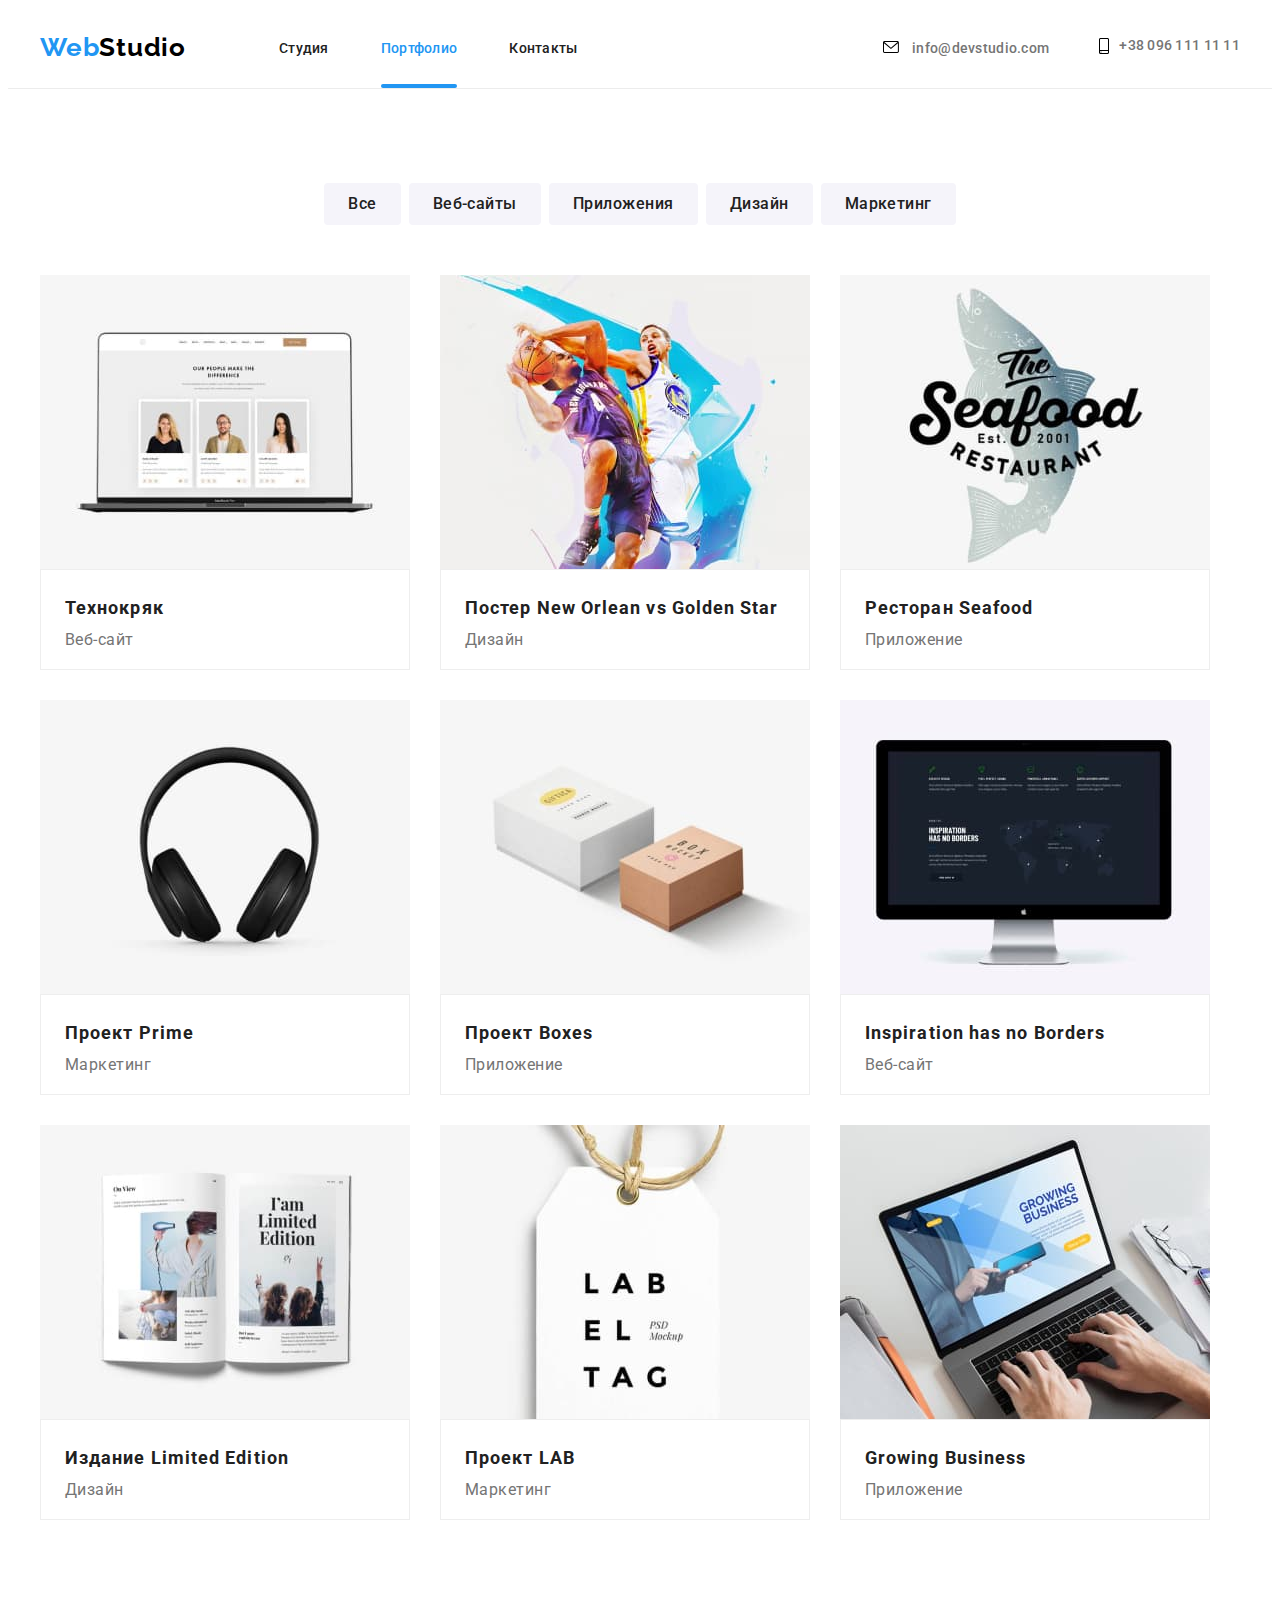
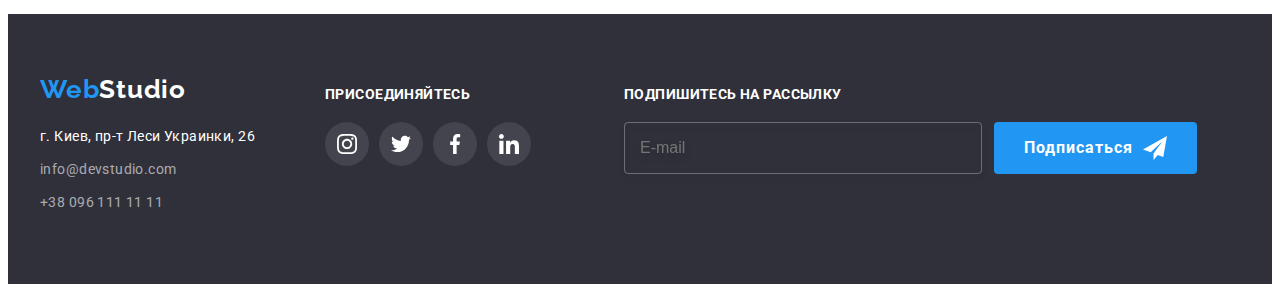
==== portfolio.html @ ce655188 "begin" ====
<!DOCTYPE html>
<html lang="ru">
<head>
    <meta charset="UTF-8">
    <meta http-equiv="X-UA-Compatible" content="IE=edge">
    <meta name="viewport" content="width=device-width, initial-scale=1.0">
    <title>WebStudio</title>
    <link rel="stylesheet" href="https://cdnjs.cloudflare.com/ajax/libs/modern-normalize/1.1.0/modern-normalize.min.css" integrity="sha512-wpPYUAdjBVSE4KJnH1VR1HeZfpl1ub8YT/NKx4PuQ5NmX2tKuGu6U/JRp5y+Y8XG2tV+wKQpNHVUX03MfMFn9Q==" crossorigin="anonymous" referrerpolicy="no-referrer" />
    <link rel="stylesheet" href="./css/styles.css">
    <link rel="preconnect" href="https://fonts.googleapis.com">
    <link rel="preconnect" href="https://fonts.gstatic.com" crossorigin>
    <link href="https://fonts.googleapis.com/css2?family=Raleway:wght@700&family=Roboto:wght@400;500;700;900&display=swap" rel="stylesheet">     
</head>
<body>
    <!--header-->
    <header class="header">
        <div class="container header-container">
            <a class="link header-title" href="./index.html"><span class="header-title-web">Web</span>Studio</a>
        <nav class="header-nav">
            <ul class="list header-list">
                <li class="header-item"><a class="link header-link" href="./index.html">Студия</a></li>
                <li class="header-item"><a class="link header-link current" href="./portfolio.html"><span class="header-title-highlight">Портфолио</span></a></li>
                <li class="header-item"><a class="link header-link" href="">Контакты</a></li>    
            </ul>
        </nav>
        <div class="header-connect">
            <ul class="list header-list">
                <li>
                    <a class="link header-email" href="mailto:info@devstudio.com">
                        <svg class="tel-icon" width="16" height="12">
                            <use href="./images/icons.svg#icon-envelope">
                            </use>
                        </svg>
                        info@devstudio.com
                    </a>
                </li>
            </ul>
            <ul class="list header-list">    
                <li>
                    <a class="link header-tel" href="tel:+380961111111">
                        <svg class="tel-icon" width="10" height="16">
                            <use href="./images/icons.svg#icon-smartphone">
                            </use>
                        </svg>
                        +38 096 111 11 11</a>
                </li>
            </ul>
            </div>
        </div>  
    </header> 
<!-- main -->
    <main>
        <!-- navigaation-buttons -->
        <section class="nav-btn">
            <div class="container">
               
                <ul class="list list-btn">
                <li class="list-btn-item"><button class="portfolio-nav-btn" type="button">Все</button></li>
                <li class="list-btn-item"><button class="portfolio-nav-btn" type="button">Веб-сайты</button></li>
                <li class="list-btn-item"><button class="portfolio-nav-btn" type="button">Приложения</button></li>
                <li class="list-btn-item"><button class="portfolio-nav-btn" type="button">Дизайн</button></li>
                <li class="list-btn-item"><button class="portfolio-nav-btn" type="button">Маркетинг</button></li>
                </ul>
               
            <!-- projects -->
            <ul class="list projects-list">
                <li class="projects-item">
                    <div class="projects-item-wrap">
                    <a href="" class="link projects-item-link">
                    <img src="./images/projects-img-1.jpg" alt="Ноутбук">
                    <p class="projects-img-text">Технокряк это современная площадка распространения коронавируса. Компании используют эту платформу для цифрового шпионажа и атак на защищённые сервера конкурентов.</p>
                    </div>
                    <div class="projects-item-text">
                    <h3 class="projects-title">Технокряк</h3>
                    <p class="projects-type">Веб-сайт</p>
                    </div>
                    </a>
                </li>
                <li class="projects-item">
                    <div class="projects-item-wrap">
                    <a href="" class="projects-item-link link">
                    <img src="./images/projects-img-2.jpg" alt="Баскетболисты">
                    <p class="projects-img-text">Тут может быть ваше описание</p>
                    </div>
                    <div class="projects-item-text">
                    <h3 class="projects-title">Постер New Orlean vs Golden Star</h3>
                    <p class="projects-type">Дизайн</p>
                    </div>
                    </a>
                </li>
                <li class="projects-item">
                    <div class="projects-item-wrap">
                    <a href="" class="projects-item-link link"> 
                    <img src="./images/projects-img-3.jpg" alt="Лого ресторана">
                    <p class="projects-img-text">Тут может быть ваше описание</p>
                    </div>
                    <div class="projects-item-text">
                    <h3 class="projects-title">Ресторан Seafood</h3>
                    <p class="projects-type">Приложение</p>
                    </div>
                    </a>
                </li>
                <li class="projects-item">
                    <div class="projects-item-wrap">
                    <a href="" class="projects-item-link link">
                    <img src="./images/projects-img-4.jpg" alt="Наушники">
                    <p class="projects-img-text">Тут может быть ваше описание</p>
                    </div>
                    <div class="projects-item-text">
                    <h3 class="projects-title">Проект Prime</h3>
                    <p class="projects-type">Маркетинг</p>
                    </div>
                    </a>
                </li>
                <li class="projects-item">
                    <div class="projects-item-wrap">
                    <a href="" class="projects-item-link link">
                    <img src="./images/projects-img-5.jpg" alt="Коробки">
                    <p class="projects-img-text">Тут может быть ваше описание</p>
                    </div>
                    <div class="projects-item-text">
                    <h3 class="projects-title">Проект Boxes</h3>
                    <p class="projects-type">Приложение</p>
                    </div>
                    </a>
                </li>
                <li class="projects-item">
                    <div class="projects-item-wrap">
                    <a href="" class="projects-item-link link">
                    <img src="./images/projects-img-6.jpg" alt="Компьютер">
                    <p class="projects-img-text">Тут может быть ваше описание</p>
                    </div>
                    <div class="projects-item-text">
                    <h3 class="projects-title">Inspiration has no Borders</h3>
                    <p class="projects-type">Веб-сайт</p>
                    </div>
                    </a>
                </li>
                <li class="projects-item">
                    <div class="projects-item-wrap">
                    <a href="" class="projects-item-link link">
                    <img src="./images/projects-img-7.jpg" alt="Книга">
                    <p class="projects-img-text">Тут может быть ваше описание</p>
                    </div>
                    <div class="projects-item-text">
                    <h3 class="projects-title">Издание Limited Edition</h3>
                    <p class="projects-type">Дизайн</p>
                    </div>
                    </a>
                </li>
                <li class="projects-item">
                    <div class="projects-item-wrap">
                    <a href="" class="projects-item-link link">
                    <img src="./images/projects-img-8.jpg" alt="Бирка">
                    <p class="projects-img-text">Тут может быть ваше описание</p>
                    </div>
                    <div class="projects-item-text">
                    <h3 class="projects-title">Проект LAB</h3>
                    <p class="projects-type">Маркетинг</p>
                    </div>
                    </a>
                </li>
                <li class="projects-item">
                    <div class="projects-item-wrap">
                    <a href="" class="projects-item-link link">
                    <img src="./images/projects-img-9.jpg" alt="Ноутбук">
                    <p class="projects-img-text">Тут может быть ваше описание</p>
                    </div>
                    <div class="projects-item-text">
                    <h3 class="projects-title">Growing Business</h3>
                    <p class="projects-type">Приложение</p>
                    </div>
                    </a>
                </li>
            </ul>
            </div>  
        </section>
    </main>
    <footer class="footer">
        <div class="container footer-container">
            <div class="footer-left-container">
            <a class="link footer-title" href="./index.html"><span class="footer-title-web">Web</span>Studio</a>
            <address class="address">
                <ul class="list footer-list">
                    <li><a class="link footer-addres" href="https://goo.gl/maps/zj1c1hvUwoy9DRRDA" target="_blank">г. Киев, пр-т Леси Украинки, 26</a></li>
                    <li><a class="link footer-email" href="mailto:info@devstudio.com">info@devstudio.com</a></li>
                    <li><a class="link footer-tel" href="tel:+380961111111">+38 096 111 11 11</a></li>
                </ul>
            </address>
            </div>
            <div class="footer-right-container">
                <p class="footer-title-right">Присоединяйтесь</p>
                <ul class="footer-social-list list">
                    <li class="footer-social-item">
                        <a 
                            href="" 
                            class="footer-social-link">
                            <svg class="footer-social-icon" width="20" height="20">
                                <use href="./images/icons.svg#icon-instagram">
                                </use>
                            </svg>
                        </a>
                    </li>
                    <li class="footer-social-item">
                        <a 
                            href="" 
                            class="footer-social-link">
                            <svg class="footer-social-icon" width="20" height="20">
                                <use href="./images/icons.svg#icon-twitter">
                                </use>
                            </svg>
                        </a>
                    </li>
                    <li class="footer-social-item">
                        <a 
                            href="" 
                            class="footer-social-link">
                            <svg class="footer-social-icon" width="20" height="20">
                                <use href="./images/icons.svg#icon-facebook">
                                </use>
                            </svg>
                        </a>
                    </li>
                    <li class="footer-social-item">
                        <a 
                            href="" 
                            class="footer-social-link">
                            <svg class="footer-social-icon" width="20" height="20">
                                <use href="./images/icons.svg#icon-linkedin">
                                </use>
                            </svg>
                        </a>
                    </li>
            </ul>
            </div>
            <div class="subscribe">
                <p class="subscribe-text">Подпишитесь на рассылку</p>
                <form class="form-subscribe">
                    <label for="user-email"></label>
            
                    <input type="email" name="user-email" id="user-email" class="form-subscribe-input" required
                        placeholder="E-mail">
                        
                    <button type="submit" class="subscribe-btn">Подписаться
                        <span class="subscribe-btn-icon">
                            <svg width="24" height="24">
                                <use href="./images/icons.svg#icon-icon-icon-send"></use>
                            </svg>
                        </span>
                    </button>
                </form>
            </div>
        </div>
        </footer>
</body>
</html>
---- css/styles.css ----
:root {
    --accent-color: #2196F3;
    --first-title-color: #fff;
    --second-title-color: #212121;

}

body {
    font-family: "Roboto", sans-serif;
}

p, h1, h2, h3, h4, h5, h6 {
    margin: 0;
}

ul {
    margin: 0;
    padding: 0;
}

button {
    cursor: pointer;
}

img {
    display: block;
}

.list {
    list-style: none;
}
.link {
    text-decoration: none;
}

.container {
    width: 1200px;
    padding-left: 15px;
    padding-right: 15px;
    margin: 0 auto;
    
}

/*---------------------HEADER---------------------*/

.header-container {
    display: flex;
    align-items: center;
} 

.header-list {
    display: flex;
    justify-content: center;
    align-content: center;
}

.header-connect {
    margin-left: auto;
    display: flex;
    
}

.header-item:not(:last-child) {
    margin-right: 52px;
}

.header {
    padding-top: 24px;
    padding-bottom: 25px;
    border-bottom: 1px solid #ECECEC;
    
}

.header-title-highlight {
    color: var(--accent-color);
}

.header-link {
    font-family: "Roboto";
    font-weight: 500;
    font-size: 14px;
    line-height: 1.14;
    letter-spacing: 0.02em;
    color: #212121;
    padding-top: 32px;
    padding-bottom: 32px;
    transition: color 250ms cubic-bezier(0.4, 0, 0.2, 1);
}

.header-email  {
    font-family: inherit;
    font-weight: 500;
    font-size: 14px;
    line-height: 1.14;
    letter-spacing: 0.02em;
    color: #757575;
    margin-right: 50px;
    transition: color 250ms cubic-bezier(0.4, 0, 0.2, 1), fill 250ms cubic-bezier(0.4, 0, 0.2, 1);
} 

.header-tel {
    font-family: inherit;
    font-weight: 500;
    font-size: 14px;
    line-height: 1.14;
    letter-spacing: 0.02em;
    color: #757575;
    display: flex;
    align-content: center;
    justify-content: center;
    transition: color 250ms cubic-bezier(0.4, 0, 0.2, 1), fill 250ms cubic-bezier(0.4, 0, 0.2, 1);
} 

.tel-icon {
        margin-right: 10px;
}

.header-title {
    font-family: "Raleway", sans-serif;
    font-weight: 700;
    font-size: 26px;
    line-height: 1.19;
    letter-spacing: 0.03em;
    color: #000000;
    margin-right: 93px;
}
.header-title-web {
    color: var(--accent-color);
}

.header-link:hover, 
.header-link:focus,
.header-email:hover,
.header-email:focus,
.header-tel:hover, 
.header-tel:focus  {
    color: var(--accent-color);
    fill: var(--accent-color);
}

.current {
    color: var(--accent-color);
    position: relative;
}

.current::after {
    content: "";
    width: 100%;
    height: 4px;
    border-radius: 2px;
    position:absolute;
    background-color: var(--accent-color);
    left: 0;
    bottom: 0;
}
/*---------------------SOLUTIONS---------------------*/

.solutions-title {
    font-weight: 900;
    font-size: 44px;
    line-height: 1.36;
    letter-spacing: 0.06em;
    text-transform: uppercase;
    color: var(--first-title-color);
    padding-bottom: 30px;
    width: 696px;
    text-align: center;
    margin-left: 252px;
    margin-right: 252px;
}

.solutions {
    background-color: #2F303A;
    padding-top: 200px;
    padding-bottom: 200px;
    background-image: linear-gradient(rgba(47, 48, 58, 0.4), rgba(47, 48, 58, 0.4)), url(../images/bg-img.jpg);
    background-repeat: no-repeat;
    background-position: center;
    background-size: cover;
    flex-grow: 1;
}


.solutions-btn {
    font-family: inherit;
    font-weight: 700;
    background-color: var(--accent-color);
    font-size: 16px;
    line-height: 1.875;
    text-align: center;
    letter-spacing: 0.06em;
    color: var(--first-title-color);
    background: #2196F3;
    border-color: transparent;
    border-radius: 4px;
    min-width: 200px;
    min-height: 50px;
    margin-right: 500px;
    margin-left: 500px;
    
}

.solutions-btn:hover, 
.solutions-btn:focus {
    background: #2196F3;
    box-shadow: 0px 4px 4px rgba(0, 0, 0, 0.15);
    border-radius: 4px;
}


/*---------------------ABOUT---------------------*/


.about-frame-icon {
    width: 270px;
    height: 120px;
    background-color: #F5F4FA;
    display: flex;
    border-radius: 4px;
    margin-bottom: 30px;
    justify-content: center;
    align-items: center;
}

.about-icon {
    /* justify-content: center;
    display: flex; */
}
.about-list {
    display: flex;
    width: 270px;
} 

.about-list:not(:last-child) {
    margin-right: 30px;
}
.about {
    padding-top: 94px;
    padding-bottom: 94px;
}

.about-container {
    display: flex;
}
.about-title {
    font-weight: 700;
    font-size: 14px;
    line-height: 1.14;
    letter-spacing: 0.03em;
    text-transform: uppercase;
    color: var(--second-title-color);
    margin-bottom: 10px;
}

.about-text {
    font-size: 14px;
    line-height: 1.71;
    letter-spacing: 0.03em;
    color: #757575
}

/*---------------------AFTER ABOUT---------------------*/

.after-about-list {
    display: flex;
}

.after-about-item:not(:last-child) {
margin-right: 30px ;
}

.after-about {
    padding-top: 0px;
    padding-bottom: 94px;
}

.after-about-title {
    font-weight: 700;
    font-size: 36px;
    line-height: 1.16;
    letter-spacing: 0.03em;
    color: var(--second-title-color);
    margin-bottom: 50px;
    text-align: center;
}

/*---------------------TEAM---------------------*/

.teammate-social-list {
    display: flex;
    justify-content: center;
}

.teammate-social-item + .teammate-social-item {
    margin-left: 10px;
}

.teammate-social-link {
    width: 44px;
    height: 44px;
    background-color: white;
    display: flex;
    justify-content: center;
    align-items: center;
    border-radius: 50%;
    transition: background-color 250ms cubic-bezier(0.4, 0, 0.2, 1);
}

.teammate-social-icon {
    fill: #AFB1B8;
    transition: fill 250ms cubic-bezier(0.4, 0, 0.2, 1);
}

.teammate-social-link:hover .teammate-social-icon,  
.teammate-social-link:focus .teammate-social-icon {
    fill: var(--first-title-color);
}

.teammate-social-link:hover, 
.teammate-social-link:focus {
    background-color: var(--accent-color);
}

.team-card {
    width: 270px;
    background-color: #ffffff;
    box-shadow: 0px 1px 3px rgba(0, 0, 0, 0.12), 0px 1px 1px rgba(0, 0, 0, 0.14),
    0px 2px 1px rgba(0, 0, 0, 0.2);
    border-radius: 0px 0px 4px 4px;
    
}
.team-card:not(:last-child) {
margin-right: 30px;
}

.team-list {
    display: flex;
}

.team {
    padding-top: 94px;
    padding-bottom: 94px;
    background-color: #F5F4FA;
}

.team-text {
    padding-top: 30px;
    padding-bottom: 30px;
}

.team-title {
    font-weight: 700;
    font-size: 36px;
    line-height: 1.16;
    letter-spacing: 0.03em;
    color: var(--second-title-color);
    text-align: center;
    margin-bottom: 50px;
}

.teammate-title {
    font-weight: 500;
    font-size: 16px;
    line-height: 1.18;
    letter-spacing: 0.03em;
    color: var(--second-title-color);
    text-align: center;
    margin-bottom: 10px;
    
}

.teammate-position {
    font-size: 16px;
    line-height: 1.18;
    letter-spacing: 0.03em;
    color: #757575;
    text-align: center;
    margin-bottom: 16px;
}

.after-about-wrap {
    position: relative;
}

.after-about-text {
    font-weight: 700;
    font-size: 14px;
    line-height: 1.14;
    text-align: center;
    text-transform: uppercase;
    color: var(--first-title-color);
    padding-top: 27px;
    padding-bottom: 27px;
    position: absolute;
    bottom: 0;
    left: 0;
    width: 100%;
    height: 70px;
    background-color: rgba(47, 48, 58, 0.8)
}
/*---------------------CLIENT---------------------*/

.client {
    padding-top: 94px;
    padding-bottom: 94px;
}

.client-title {
    font-weight: 700;
    font-size: 36px;
    line-height: 1.16;
    letter-spacing: 0.03em;
    color: var(--second-title-color);
    text-align: center;
    margin-bottom: 50px;
}

.client-link {
    width: 170px;
    height: 92px;
    background-color: unset;
    display: flex;
    justify-content: center;
    align-items: center;
    border: 1px solid #AFB1B8;
    border-radius: 4px;
    
    transition: border 250ms cubic-bezier(0.4, 0, 0.2, 1);
}

.client-list {
    display: flex;
}

.client-item + .client-item {
    margin-left: 30px;
}

.client-icon {
    fill: #AFB1B8;
    transition: fill 250ms cubic-bezier(0.4, 0, 0.2, 1);
}

.client-link:hover .client-icon,  
.client-link:focus .client-icon {
    fill: var(--accent-color);
}

.client-link:hover, 
.client-link:focus {
    border: 1px solid var(--accent-color);
}


/*---------------------FOOTER---------------------*/

.footer {
    background-color: #2F303A; 
    padding-top: 60px;
    padding-bottom: 60px;
}

.footer-social-item + .footer-social-item {
    margin-left: 10px;
}
.footer-title {
    font-family: "Raleway", sans-serif;
    font-weight: 700;
    font-size: 26px;
    line-height: 1.19;
    letter-spacing: 0.03em;
    color: var(--first-title-color);
    margin-bottom: 20px;
}

.footer-title-web {
    color: var(--accent-color);
}

.address {
    margin-top: 20px;
}

.footer-addres {
    font-family: inherit;
    font-size: 14px;
    line-height: 1.71;
    letter-spacing: 0.03em;
    color: var(--first-title-color);
    margin-bottom: 9px;
    font-style: normal;
    display: block;
    transition: color 250ms cubic-bezier(0.4, 0, 0.2, 1);
}

.footer-email, .footer-tel {
    font-family: inherit;
    font-size: 14px;
    line-height: 1.71;
    letter-spacing: 0.03em;
    color: rgba(255, 255, 255, 0.6);
    margin-bottom: 9px;
    font-style: normal;
    display: block;
    transition: color 250ms cubic-bezier(0.4, 0, 0.2, 1);
}

.footer-tel {
    font-family: inherit;
    font-size: 14px;
    line-height: 1.71;
    letter-spacing: 0.03em;
    color: rgba(255, 255, 255, 0.6);
    font-style: normal;
    display: block;
    transition: color 250ms cubic-bezier(0.4, 0, 0.2, 1);
}

.footer-addres:hover, 
.footer-addres:focus,
.footer-email:hover,
.footer-email:focus,
.footer-tel:hover, 
.footer-tel:focus  {
    color: var(--accent-color);
}

.footer-container {
    display: flex;
}

.footer-right-container {
    margin-left: 70px;
    padding-top: 12px;
}

.footer-social-link:hover, 
.footer-social-link:focus {
    background-color: var(--accent-color);
}

.footer-social-icon {
    fill: var(--first-title-color);
}

.footer-social-link {
    width: 44px;
    height: 44px;
    background-color: #43444D;
    display: flex;
    justify-content: center;
    align-items: center;
    border-radius: 50%;
    transition: background-color 250ms cubic-bezier(0.4, 0, 0.2, 1);
}

.footer-social-list {
    display: flex;
    justify-content: center;
}

.footer-title-right {
    font-family: Roboto;
    font-weight: bold;
    font-size: 14px;
    line-height: 16px;
    letter-spacing: 0.03em;
    text-transform: uppercase;
    color: var(--first-title-color);
    margin-bottom: 20px;
}

.subscribe {
    margin-left: 93px;
    padding-top: 12px;
  }
  
  .form-subscribe {
    display: flex;
    margin-top: 20px;
    
  }
  
  .form-subscribe-input {
    min-width: 358px;
    min-height: 50px;
    border: 1px solid rgba(255, 255, 255, 0.3);
    box-sizing: border-box;
    filter: drop-shadow(0px 4px 4px rgba(0, 0, 0, 0.15));
    border-radius: 4px;
    font-size: 16px;
    line-height: 1.25px;
    display: flex;
    align-items: center;
    color: rgba(255, 255, 255, 0.6);
    padding: 15px;
    background-color: transparent;
    margin-right: 12px;
  }
  

  .subscribe-text {
    font-family: Roboto;
    font-weight: bold;
    font-size: 14px;
    line-height: 16px;
    letter-spacing: 0.03em;
    text-transform: uppercase;
    color: var(--first-title-color);
    margin-bottom: 20px;
}

.subscribe-btn {
    background-color: var(--accent-color);
    color: var(--first-title-color);
    font-family: inherit;
    font-weight: 700;
    font-size: 16px;
    line-height: 1.87;
    display: flex;
    align-items: center;
    text-align: center;
    letter-spacing: 0.06em;
    padding: 10px 29px;
    border-radius: 4px;
    margin: 0 auto;
    border: 1px solid transparent;
    min-width: 200px;
    min-height: 50px;
  }
  

/*---------------------MAIN-PORTFOLIO---------------------*/

.list-btn {
    display: flex;
    justify-content: center;
    margin-bottom: 50px;
} 

.nav-btn {
    padding-top: 94px;
    padding-bottom: 94px; 
}
.portfolio-nav-btn {
    font-family: inherit;
    font-weight: 500;
    font-size: 16px;
    line-height: 1.62;
    text-align: center;
    letter-spacing: 0.03em;
    color: #212121;
    background: #f5f4fa;
    border-radius: 4px;
    cursor: pointer;
    border-color: transparent;
    padding: 6px 22px;
    transition: background-color 250ms cubic-bezier(0.4, 0, 0.2, 1), color 250ms cubic-bezier(0.4, 0, 0.2, 1);
}

.list-btn-item:not(:last-child) {
    margin-right: 8px;
}

.portfolio-nav-btn:hover, .portfolio-nav-btn:focus {
    font-weight: 500;
    font-size: 16px;
    line-height: 1.62;
    text-align: center;
    letter-spacing: 0.03em;
    color: var(--first-title-color);
    background-color: var(--accent-color);
    cursor: pointer;
}

.projects-list {
    display: flex;
    flex-wrap: wrap;
    margin-bottom: -30px;
    margin-left: -30px;
}

.projects-item {
    width: calc(100% / 9 - 30);
    margin-bottom: 30px;
    margin-left: 30px;
    transition: box-shadow 250ms cubic-bezier(0.4, 0, 0.2, 1);
    width: 370px;
}

.projects-item-wrap {
    position: relative;
    overflow: hidden;
}

.projects-img-text {
    position: absolute;
    top: 0;
    left: 0;
    background-color: rgba(33, 150, 243, 0.9);;
    color: var(--first-title-color);
    font-family: Roboto;
    font-size: 18px;
    line-height: 28px;
    letter-spacing: 0.03em;
    padding: 63px 24px;
    height: 100%;
    width: 100%;
    transform: translateY(100%);
    transition: transform 250ms cubic-bezier(0.4, 0, 0.2, 1);
}

.projects-item:hover .projects-img-text {
    transform: translateY(0);
}

.projects-item:hover, .projects-item:focus {
    box-shadow: 0px 1px 1px rgba(0, 0, 0, 0.12), 0px 4px 4px rgba(0, 0, 0, 0.06), 1px 4px 6px rgba(0, 0, 0, 0.16);
    cursor: pointer;
}

/* .projects-item:not(:nth-child(3n)) {
    margin-right: 30px;
} */

.projects-item-text {
    background: var(--first-title-color);
    border: 1px solid var(--border-card-color);
    padding: 20px 24px;
    border: 1px solid #EEEEEE
}

.projects-title {
    font-weight: 700;
    font-size: 18px;
    line-height: 2;
    letter-spacing: 0.06em;
    color: var(--second-title-color);
    
    margin-bottom: 4px;
}

.projects-type {
    font-weight: normal;
    font-size: 16px;
    line-height: 1.875x;
    letter-spacing: 0.03em;
    color: #757575;
}

/*---------------------MODAL-WINDOW---------------------*/

.backdrop {
    position: fixed;
    top: 0;
    width: 100vw;
    height: 100vh;
    background-color: rgba(0, 0, 0, 0.2);;
    transition: opacity 250ms, visibility 250ms;
}

.modal {
    width: 528px;
    min-height: 581px;
    background-color: #ffffff;
    border-radius: 4px;
    box-shadow: 0px 1px 3px rgba(0, 0, 0, 0.12), 0px 1px 1px rgba(0, 0, 0, 0.14), 0px 2px 1px rgba(0, 0, 0, 0.2);
    position: absolute;
    top: 50%;
    left: 50%;
    transform: translate(-50%, -50%);
}

.modal-btn-close {
    width: 30px;
    height: 30px;
    border-radius: 50%;
    background: #FFFFFF;
    border: 1px solid rgba(0, 0, 0, 0.1);
    box-sizing: border-box;
    display: flex;
    align-items: center;
    justify-content: center;
    position: absolute;
    top: 8px;
    right: 8px;
    
}

.is-hidden {
    opacity: 0;
    pointer-events: none;
    visibility: hidden;
}


.modal-btn-close:hover, .modal-btn-close:focus {
    fill: var(--accent-color);
    transition: fill 250ms cubic-bezier(0.4, 0, 0.2, 1);
}

.backdrop {
    position: fixed;
    top: 0;
    left: 0;
    right: 0;
    bottom: 0;
    z-index: 100;
    background-color: rgba(0, 0, 0, 0.2);
    transition: opacity 500ms linear, visibility 500ms linear;
  }
  
  .modal {
    position: absolute;
    top: 50%;
    left: 50%;
    transform: translate(-50%, -50%);
    width: 528px;
    background-color: #ffffff;
    padding: 40px;
    box-shadow: 0px 1px 3px rgba(0, 0, 0, 0.12), 0px 1px 1px rgba(0, 0, 0, 0.14),
      0px 2px 1px rgba(0, 0, 0, 0.2);
    border-radius: 4px;
  }
  
  .close-btn {
    position: absolute;
    top: 8px;
    right: 8px;
    width: 30px;
    height: 30px;
    border-radius: 50%;
    border: 1px solid rgba(0, 0, 0, 0.1);
    background-color: transparent;
    cursor: pointer;
    padding: 0;
  }
  
  .close-btn:hover {
    fill: var(--accent-color);
    transition: fill 250ms cubic-bezier(0.4, 0, 0.2, 1);
  }
  
  .is-hidden {
    opacity: 0;
    visibility: hidden;
    pointer-events: none;
  }
  
  .modal-form {
    display: flex;
    flex-direction: column;
  }
  .modal-form-head {
    font-weight: 700;
    font-size: 20px;
    line-height: 1.15;
    text-align: center;
    margin-bottom: 12px;
  }
  
  .modal-form-field {
    font-size: 12px;
    line-height: 1.17;
    letter-spacing: 0.01em;
    color: #757575;
    margin-bottom: 10px;
  }
  
  .modal-form-input-wrapper {
    position: relative;
    display: block;
    margin-top: 4px;
  }
  
  .modal-form-input {
    font-size: 16px;
    width: 100%;
    height: 40px;
    border: 1px solid rgba(33, 33, 33, 0.2);
    border-radius: 4px;
    padding-left: 42px;
    transition: border-color 250ms linear;
  }
  
  .modal-form-input:focus {
    outline: none;
    border-color: var(--accent-color);
  }
  
  .modal-form-icon {
    position: absolute;
    top: 50%;
    left: 14px;
    transform: translateY(-50%);
    display: block;
    /* width: 12px;
    height: 12px; */
    fill: var(--header-color);
    transition: fill 250ms linear;
  }
  
  .modal-form-input:focus + .modal-form-icon {
    fill: var(--accent-color);
  }
  
  .modal-form-message {
    font-size: 12px;
    line-height: 1.17;
    letter-spacing: 0.01em;
    width: 100%;
    height: 120px;
    resize: none;
    border: 1px solid rgba(33, 33, 33, 0.2);
    border-radius: 4px;
    margin-top: 4px;
    padding: 12px 16px;
    transition: border-color 250ms linear;
  }
  
  .modal-form-message:focus {
    outline: none;
    border-color: var(--accent-color);
  }
  
  .modal-form-message::placeholder {
    color: rgba(117, 117, 117, 0.5);
  }
  
  .modal-form-policy-label {
    display: flex;
    align-items: center;
    font-size: 14px;
    line-height: 1.7;
    color: #757575;
    margin-bottom: 30px;
  }
  
  .modal-form-policy-link {
    color: var(--accent-color);
    text-decoration: underline;
  }
  
  .modal-form-checkbox-wrapper {
  }
  
  .modal-form-checkbox-icon {
    display: inline-block;
    width: 16px;
    height: 16px;
    border: 2px solid #212121;
    cursor: pointer;
    margin-right: 10px;
    border-radius: 20%;
  }
  
  .modal-form-checkbox:checked + .modal-form-checkbox-icon {
    fill: var(--primary-white-color);
    background-image: url("../images/check.svg");
    background-size: cover;
    background-color: var(--accent-color);
    border-color: var(--accent-color);
  }
  
  
  
  
  .subscribe-btn-icon {
    display: flex;
    margin-left: 10px;
  }
  
  .modal-form-btn:hover,
  .modal-form-btn:focus,
  .subscribe-btn:hover,
  .subscribe-btn:focus {
    fill: var(--first-title-color);
    color: var(--first-title-color);
    box-shadow: 0px 4px 4px rgba(0, 0, 0, 0.15);
    transition: color 250ms cubic-bezier(0.4, 0, 0.2, 1),
      background-color 250ms cubic-bezier(0.4, 0, 0.2, 1),
      box-shadow 250ms cubic-bezier(0.4, 0, 0.2, 1);
  }  

  .modal-form-btn {
   
        background-color: var(--accent-color);
        color: var(--first-title-color);
        font-family: inherit;
        font-weight: 700;
        font-size: 16px;
        line-height: 1.87;
        display: flex;
        align-items: center;
        text-align: center;
        letter-spacing: 0.06em;
        padding: 10px 55px;
        border-radius: 4px;
        margin: 0 auto;
        border: 1px solid transparent;
        min-width: 200px;
        min-height: 50px;
      

       
    }
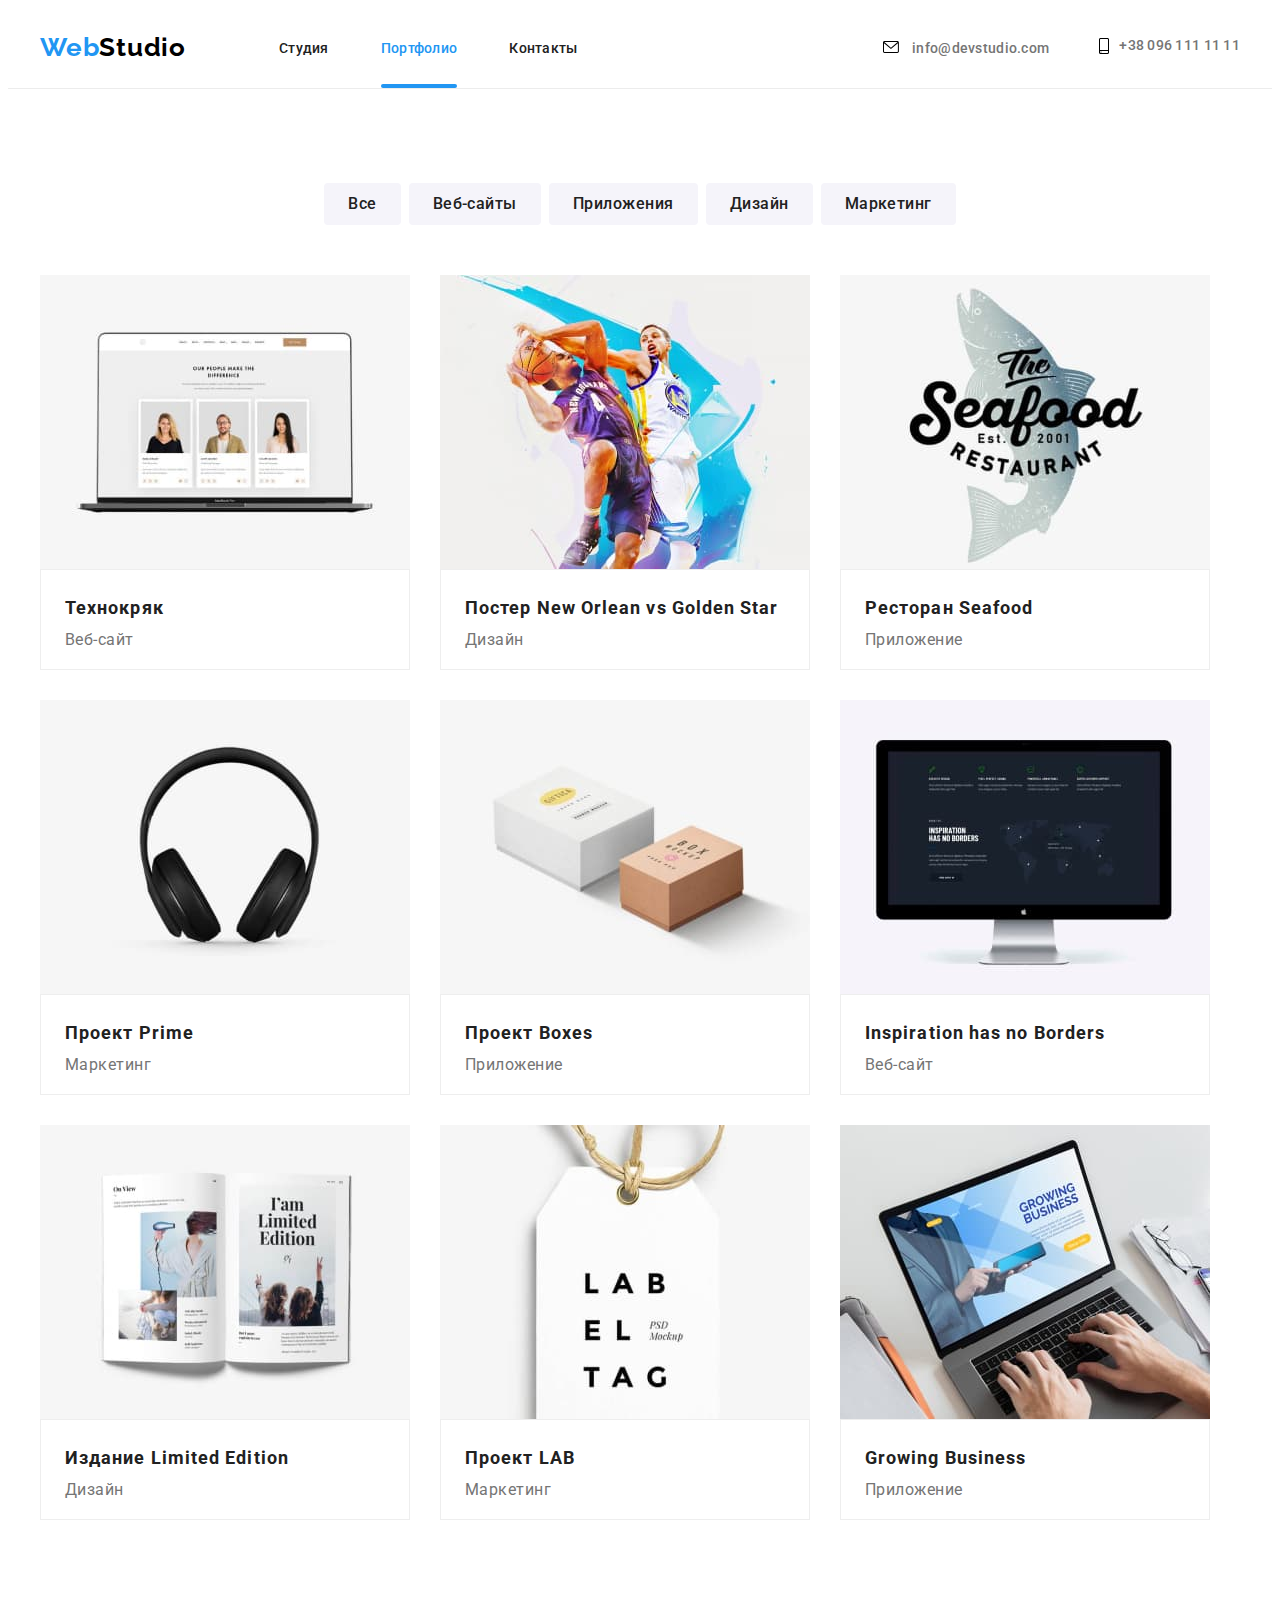
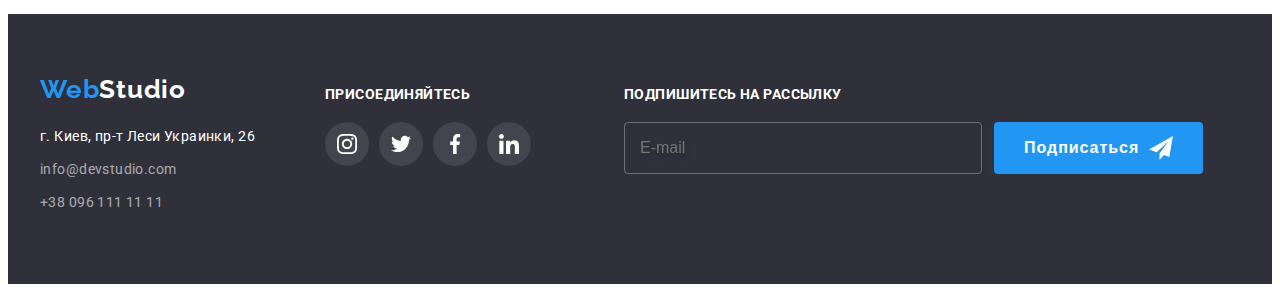
==== commit bc74ff0f: "sass" ====
--- a/portfolio.html
+++ b/portfolio.html
@@ -6,7 +6,8 @@
     <meta name="viewport" content="width=device-width, initial-scale=1.0">
     <title>WebStudio</title>
     <link rel="stylesheet" href="https://cdnjs.cloudflare.com/ajax/libs/modern-normalize/1.1.0/modern-normalize.min.css" integrity="sha512-wpPYUAdjBVSE4KJnH1VR1HeZfpl1ub8YT/NKx4PuQ5NmX2tKuGu6U/JRp5y+Y8XG2tV+wKQpNHVUX03MfMFn9Q==" crossorigin="anonymous" referrerpolicy="no-referrer" />
-    <link rel="stylesheet" href="./css/styles.css">
+    <!-- <link rel="stylesheet" href="./css/styles.css"> -->
+    <link rel="stylesheet" href="./css/main.min.css">
     <link rel="preconnect" href="https://fonts.googleapis.com">
     <link rel="preconnect" href="https://fonts.gstatic.com" crossorigin>
     <link href="https://fonts.googleapis.com/css2?family=Raleway:wght@700&family=Roboto:wght@400;500;700;900&display=swap" rel="stylesheet">     
@@ -65,8 +66,8 @@
             <!-- projects -->
             <ul class="list projects-list">
                 <li class="projects-item">
-                    <div class="projects-item-wrap">
                     <a href="" class="link projects-item-link">
+                    <div class="projects-item-wrap">
                     <img src="./images/projects-img-1.jpg" alt="Ноутбук">
                     <p class="projects-img-text">Технокряк это современная площадка распространения коронавируса. Компании используют эту платформу для цифрового шпионажа и атак на защищённые сервера конкурентов.</p>
                     </div>
@@ -77,8 +78,8 @@
                     </a>
                 </li>
                 <li class="projects-item">
-                    <div class="projects-item-wrap">
-                    <a href="" class="projects-item-link link">
+                    <a href="" class="projects-item-link link">
+                    <div class="projects-item-wrap">
                     <img src="./images/projects-img-2.jpg" alt="Баскетболисты">
                     <p class="projects-img-text">Тут может быть ваше описание</p>
                     </div>
@@ -89,8 +90,8 @@
                     </a>
                 </li>
                 <li class="projects-item">
-                    <div class="projects-item-wrap">
-                    <a href="" class="projects-item-link link"> 
+                    <a href="" class="projects-item-link link">
+                    <div class="projects-item-wrap"> 
                     <img src="./images/projects-img-3.jpg" alt="Лого ресторана">
                     <p class="projects-img-text">Тут может быть ваше описание</p>
                     </div>
@@ -101,8 +102,8 @@
                     </a>
                 </li>
                 <li class="projects-item">
-                    <div class="projects-item-wrap">
-                    <a href="" class="projects-item-link link">
+                    <a href="" class="projects-item-link link">
+                    <div class="projects-item-wrap">
                     <img src="./images/projects-img-4.jpg" alt="Наушники">
                     <p class="projects-img-text">Тут может быть ваше описание</p>
                     </div>
@@ -113,8 +114,8 @@
                     </a>
                 </li>
                 <li class="projects-item">
-                    <div class="projects-item-wrap">
-                    <a href="" class="projects-item-link link">
+                    <a href="" class="projects-item-link link">
+                    <div class="projects-item-wrap">
                     <img src="./images/projects-img-5.jpg" alt="Коробки">
                     <p class="projects-img-text">Тут может быть ваше описание</p>
                     </div>
@@ -125,8 +126,8 @@
                     </a>
                 </li>
                 <li class="projects-item">
-                    <div class="projects-item-wrap">
-                    <a href="" class="projects-item-link link">
+                    <a href="" class="projects-item-link link">
+                    <div class="projects-item-wrap">
                     <img src="./images/projects-img-6.jpg" alt="Компьютер">
                     <p class="projects-img-text">Тут может быть ваше описание</p>
                     </div>
@@ -137,8 +138,8 @@
                     </a>
                 </li>
                 <li class="projects-item">
-                    <div class="projects-item-wrap">
-                    <a href="" class="projects-item-link link">
+                    <a href="" class="projects-item-link link">
+                    <div class="projects-item-wrap">
                     <img src="./images/projects-img-7.jpg" alt="Книга">
                     <p class="projects-img-text">Тут может быть ваше описание</p>
                     </div>
@@ -149,8 +150,8 @@
                     </a>
                 </li>
                 <li class="projects-item">
-                    <div class="projects-item-wrap">
-                    <a href="" class="projects-item-link link">
+                    <a href="" class="projects-item-link link">
+                    <div class="projects-item-wrap">
                     <img src="./images/projects-img-8.jpg" alt="Бирка">
                     <p class="projects-img-text">Тут может быть ваше описание</p>
                     </div>
@@ -161,8 +162,8 @@
                     </a>
                 </li>
                 <li class="projects-item">
-                    <div class="projects-item-wrap">
-                    <a href="" class="projects-item-link link">
+                    <a href="" class="projects-item-link link">
+                    <div class="projects-item-wrap">
                     <img src="./images/projects-img-9.jpg" alt="Ноутбук">
                     <p class="projects-img-text">Тут может быть ваше описание</p>
                     </div>
--- a/css/main.min.css
+++ b/css/main.min.css
@@ -0,0 +1,2 @@
+:root{--accent-color: #2196F3;--first-title-color: #fff;--second-title-color: #212121;--main-icon-color: #757575}p,h1,h2,h3,h4,h5,h6{margin:0}ul{margin:0;padding:0}button{cursor:pointer}img{display:block}body{font-family:"Roboto", sans-serif}.list{list-style:none}.link{text-decoration:none}.container{width:1200px;padding-left:15px;padding-right:15px;margin:0 auto}.backdrop{position:fixed;top:0;width:100vw;height:100vh;background-color:rgba(0,0,0,0.2);transition:opacity 250ms, visibility 250ms}.modal{width:528px;min-height:581px;background-color:#ffffff;border-radius:4px;box-shadow:0px 1px 3px rgba(0,0,0,0.12),0px 1px 1px rgba(0,0,0,0.14),0px 2px 1px rgba(0,0,0,0.2);position:absolute;top:50%;left:50%;transform:translate(-50%, -50%)}.modal-btn-close{width:30px;height:30px;border-radius:50%;background:#FFFFFF;border:1px solid rgba(0,0,0,0.1);box-sizing:border-box;display:flex;align-items:center;justify-content:center;position:absolute;top:8px;right:8px}.modal-btn-close:hover,.modal-btn-close:focus{fill:var(--accent-color);transition:fill 250ms cubic-bezier(0.4, 0, 0.2, 1)}.is-hidden{opacity:0;pointer-events:none;visibility:hidden}.backdrop{position:fixed;top:0;left:0;right:0;bottom:0;z-index:100;background-color:rgba(0,0,0,0.2);transition:opacity 500ms linear, visibility 500ms linear}.modal{position:absolute;top:50%;left:50%;transform:translate(-50%, -50%);width:528px;background-color:#ffffff;padding:40px;box-shadow:0px 1px 3px rgba(0,0,0,0.12),0px 1px 1px rgba(0,0,0,0.14),0px 2px 1px rgba(0,0,0,0.2);border-radius:4px}.close-btn{position:absolute;top:8px;right:8px;width:30px;height:30px;border-radius:50%;border:1px solid rgba(0,0,0,0.1);background-color:transparent;cursor:pointer;padding:0}.close-btn:hover{fill:var(--accent-color);transition:fill 250ms cubic-bezier(0.4, 0, 0.2, 1)}.is-hidden{opacity:0;visibility:hidden;pointer-events:none}.modal-form{display:flex;flex-direction:column}.modal-form-head{font-weight:700;font-size:20px;line-height:1.15;text-align:center;margin-bottom:12px}.modal-form-field{font-size:12px;line-height:1.17;letter-spacing:0.01em;color:var(--main-icon-color);margin-bottom:10px}.modal-form-input-wrapper{position:relative;display:block;margin-top:4px}.modal-form-input{font-size:16px;width:100%;height:40px;border:1px solid rgba(33,33,33,0.2);border-radius:4px;padding-left:42px;transition:border-color 250ms linear}.modal-form-input:focus{border-color:var(--accent-color);outline:none}.modal-form-input:focus+.modal-form-icon{fill:var(--accent-color)}.modal-form-icon{position:absolute;top:50%;left:14px;transform:translateY(-50%);display:block;fill:var(--header-color);transition:fill 250ms linear}.modal-form-message{font-size:12px;line-height:1.17;letter-spacing:0.01em;width:100%;height:120px;resize:none;border:1px solid rgba(33,33,33,0.2);border-radius:4px;margin-top:4px;padding:12px 16px;transition:border-color 250ms linear}.modal-form-message:focus{outline:none;border-color:var(--accent-color)}.modal-form-message::placeholder{color:rgba(117,117,117,0.5)}.modal-form-policy-label{display:flex;align-items:center;font-size:14px;line-height:1.7;color:var(--main-icon-color);margin-bottom:30px}.modal-form-policy-link{color:var(--accent-color);text-decoration:underline}.modal-form-checkbox-icon{display:inline-block;width:16px;height:16px;border:2px solid #212121;cursor:pointer;margin-right:10px;border-radius:20%}.modal-form-checkbox:checked+.modal-form-checkbox-icon{fill:var(--first-title-color);background-image:url("../images/check.svg");background-size:cover;background-color:var(--accent-color);border-color:var(--accent-color)}.subscribe-btn-icon{display:flex;margin-left:10px}.modal-form-btn{background-color:var(--accent-color);color:var(--first-title-color);font-family:inherit;font-weight:700;font-size:16px;line-height:1.87;display:flex;align-items:center;text-align:center;letter-spacing:0.06em;padding:10px 55px;border-radius:4px;margin:0 auto;border:1px solid transparent;min-width:200px;min-height:50px}.modal-form-btn:hover,.modal-form-btn:focus{fill:var(--first-title-color);color:var(--first-title-color);box-shadow:0px 4px 4px rgba(0,0,0,0.15);transition:color 250ms cubic-bezier(0.4, 0, 0.2, 1),background-color 250ms cubic-bezier(0.4, 0, 0.2, 1),box-shadow 250ms cubic-bezier(0.4, 0, 0.2, 1)}.solutions-btn{font-family:inherit;font-weight:700;background-color:var(--accent-color);font-size:16px;line-height:1.875;text-align:center;letter-spacing:0.06em;color:var(--first-title-color);background:#2196F3;border-color:transparent;border-radius:4px;min-width:200px;min-height:50px;margin-right:500px;margin-left:500px}.solutions-btn:hover,.solutions-btn:focus{background:#2196F3;box-shadow:0px 4px 4px rgba(0,0,0,0.15);border-radius:4px}.header-container{display:flex;align-items:center}.header-list{display:flex;justify-content:center;align-content:center}.header-connect{margin-left:auto;display:flex}.header-item:not(:last-child){margin-right:52px}.header{padding-top:24px;padding-bottom:25px;border-bottom:1px solid #ECECEC}.header-title-highlight{color:var(--accent-color)}.header-link{font-family:"Roboto";font-weight:500;font-size:14px;line-height:1.14;letter-spacing:0.02em;color:var(--second-title-color);padding-top:32px;padding-bottom:32px;transition:color 250ms cubic-bezier(0.4, 0, 0.2, 1)}.header-link:hover,.header-link:focus{color:var(--accent-color);fill:var(--accent-color)}.header-email{font-family:inherit;font-weight:500;font-size:14px;line-height:1.14;letter-spacing:0.02em;color:var(--main-icon-color);margin-right:50px;transition:color 250ms cubic-bezier(0.4, 0, 0.2, 1),fill 250ms cubic-bezier(0.4, 0, 0.2, 1)}.header-email:hover,.header-email:focus{color:var(--accent-color);fill:var(--accent-color)}.header-tel{font-family:inherit;font-weight:500;font-size:14px;line-height:1.14;letter-spacing:0.02em;color:var(--main-icon-color);display:flex;align-content:center;justify-content:center;transition:color 250ms cubic-bezier(0.4, 0, 0.2, 1),fill 250ms cubic-bezier(0.4, 0, 0.2, 1)}.header-tel:hover,.header-tel:focus{color:var(--accent-color);fill:var(--accent-color)}.tel-icon{margin-right:10px}.header-title{font-family:"Raleway", sans-serif;font-weight:700;font-size:26px;line-height:1.19;letter-spacing:0.03em;color:#000000;margin-right:93px}.header-title-web{color:var(--accent-color)}.current{color:var(--accent-color);position:relative}.current::after{content:"";width:100%;height:4px;border-radius:2px;position:absolute;background-color:var(--accent-color);left:0;bottom:0}.solutions-title{font-weight:900;font-size:44px;line-height:1.36;letter-spacing:0.06em;text-transform:uppercase;color:var(--first-title-color);padding-bottom:30px;width:696px;text-align:center;margin-left:252px;margin-right:252px}.solutions{background-color:#2F303A;padding-top:200px;padding-bottom:200px;background-image:linear-gradient(rgba(47,48,58,0.4), rgba(47,48,58,0.4)),url(../images/bg-img.jpg);background-repeat:no-repeat;background-position:center;background-size:cover;flex-grow:1}.about-frame-icon{width:270px;height:120px;background-color:#F5F4FA;display:flex;border-radius:4px;margin-bottom:30px;justify-content:center;align-items:center}.about-list{display:flex;width:270px}.about-list:not(:last-child){margin-right:30px}.about{padding-top:94px;padding-bottom:94px}.about-container{display:flex}.about-title{font-weight:700;font-size:14px;line-height:1.14;letter-spacing:0.03em;text-transform:uppercase;color:var(--second-title-color);margin-bottom:10px}.about-text{font-size:14px;line-height:1.71;letter-spacing:0.03em;color:#757575}.after-about-list{display:flex}.after-about-item:not(:last-child){margin-right:30px}.after-about{padding-top:0px;padding-bottom:94px}.after-about-title{font-weight:700;font-size:36px;line-height:1.16;letter-spacing:0.03em;color:var(--second-title-color);margin-bottom:50px;text-align:center}.after-about-wrap{position:relative}.after-about-text{font-weight:700;font-size:14px;line-height:1.14;text-align:center;text-transform:uppercase;color:var(--first-title-color);padding-top:27px;padding-bottom:27px;position:absolute;bottom:0;left:0;width:100%;height:70px;background-color:rgba(47,48,58,0.8)}.teammate-social-list{display:flex;justify-content:center}.teammate-social-item+.teammate-social-item{margin-left:10px}.teammate-social-link{width:44px;height:44px;background-color:var(--first-title-color);display:flex;justify-content:center;align-items:center;border-radius:50%;transition:background-color 250ms cubic-bezier(0.4, 0, 0.2, 1)}.teammate-social-link:hover,.teammate-social-link:focus{background-color:var(--accent-color)}.teammate-social-link:hover .teammate-social-icon,.teammate-social-link:focus .teammate-social-icon{fill:var(--first-title-color)}.teammate-social-icon{fill:#AFB1B8;transition:fill 250ms cubic-bezier(0.4, 0, 0.2, 1)}.team-card{width:270px;background-color:var(--first-title-color);box-shadow:0px 1px 3px rgba(0,0,0,0.12),0px 1px 1px rgba(0,0,0,0.14),0px 2px 1px rgba(0,0,0,0.2);border-radius:0px 0px 4px 4px}.team-card:not(:last-child){margin-right:30px}.team-list{display:flex}.team{padding-top:94px;padding-bottom:94px;background-color:#F5F4FA}.team-text{padding-top:30px;padding-bottom:30px}.team-title{font-weight:700;font-size:36px;line-height:1.16;letter-spacing:0.03em;color:var(--second-title-color);text-align:center;margin-bottom:50px}.teammate-title{font-weight:500;font-size:16px;line-height:1.18;letter-spacing:0.03em;color:var(--second-title-color);text-align:center;margin-bottom:10px}.teammate-position{font-size:16px;line-height:1.18;letter-spacing:0.03em;color:var(--main-icon-color);text-align:center;margin-bottom:16px}.client{padding-top:94px;padding-bottom:94px}.client-title{font-weight:700;font-size:36px;line-height:1.16;letter-spacing:0.03em;color:var(--second-title-color);text-align:center;margin-bottom:50px}.client-link{width:170px;height:92px;background-color:unset;display:flex;justify-content:center;align-items:center;border:1px solid #AFB1B8;border-radius:4px;transition:border 250ms cubic-bezier(0.4, 0, 0.2, 1)}.client-link:hover,.client-link:focus{border:1px solid var(--accent-color)}.client-link:hover .client-icon,.client-link:focus .client-icon{fill:var(--accent-color)}.client-list{display:flex}.client-item+.client-item{margin-left:30px}.client-icon{fill:#AFB1B8;transition:fill 250ms cubic-bezier(0.4, 0, 0.2, 1)}.footer{background-color:#2F303A;padding-top:60px;padding-bottom:60px}.footer-social-item+.footer-social-item{margin-left:10px}.footer-title{font-family:"Raleway", sans-serif;font-weight:700;font-size:26px;line-height:1.19;letter-spacing:0.03em;color:var(--first-title-color);margin-bottom:20px}.footer-title-web{color:var(--accent-color)}.address{margin-top:20px}.footer-addres{font-family:inherit;font-size:14px;line-height:1.71;letter-spacing:0.03em;color:var(--first-title-color);margin-bottom:9px;font-style:normal;display:block;transition:color 250ms cubic-bezier(0.4, 0, 0.2, 1)}.footer-addres:hover,.footer-addres:focus{color:var(--accent-color)}.footer-email,.footer-tel{font-family:inherit;font-size:14px;line-height:1.71;letter-spacing:0.03em;color:rgba(255,255,255,0.6);margin-bottom:9px;font-style:normal;display:block;transition:color 250ms cubic-bezier(0.4, 0, 0.2, 1)}.footer-email:hover,.footer-email:focus,.footer-tel:hover,.footer-tel:focus{color:var(--accent-color)}.footer-tel{font-family:inherit;font-size:14px;line-height:1.71;letter-spacing:0.03em;color:rgba(255,255,255,0.6);font-style:normal;display:block;transition:color 250ms cubic-bezier(0.4, 0, 0.2, 1)}.footer-tel:hover,.footer-tel:focus{color:var(--accent-color)}.footer-container{display:flex}.footer-right-container{margin-left:70px;padding-top:12px}.footer-social-link:hover,.footer-social-link:focus{background-color:var(--accent-color)}.footer-social-icon{fill:var(--first-title-color)}.footer-social-link{width:44px;height:44px;background-color:#43444D;display:flex;justify-content:center;align-items:center;border-radius:50%;transition:background-color 250ms cubic-bezier(0.4, 0, 0.2, 1)}.footer-social-list{display:flex;justify-content:center}.footer-title-right{font-family:Roboto;font-weight:bold;font-size:14px;line-height:16px;letter-spacing:0.03em;text-transform:uppercase;color:var(--first-title-color);margin-bottom:20px}.subscribe{margin-left:93px;padding-top:12px}.form-subscribe{display:flex;margin-top:20px}.form-subscribe-input{min-width:358px;min-height:50px;border:1px solid rgba(255,255,255,0.3);box-sizing:border-box;filter:drop-shadow(0px 4px 4px rgba(0,0,0,0.15));border-radius:4px;font-size:16px;line-height:1.25px;display:flex;align-items:center;color:rgba(255,255,255,0.6);padding:15px;background-color:transparent;margin-right:12px}.subscribe-text{font-family:Roboto;font-weight:bold;font-size:14px;line-height:16px;letter-spacing:0.03em;text-transform:uppercase;color:var(--first-title-color);margin-bottom:20px}.subscribe-btn{background-color:var(--accent-color);color:var(--first-title-color);font-weight:700;font-size:16px;line-height:1.87;display:flex;align-items:center;text-align:center;letter-spacing:0.06em;padding:10px 29px;border-radius:4px;margin:0 auto;border:1px solid transparent;min-width:200px;min-height:50px}.subscribe-btn:hover,.subscribe-btn:focus{fill:var(--first-title-color);color:var(--first-title-color);box-shadow:0px 4px 4px rgba(0,0,0,0.15);transition:color 250ms cubic-bezier(0.4, 0, 0.2, 1),background-color 250ms cubic-bezier(0.4, 0, 0.2, 1),box-shadow 250ms cubic-bezier(0.4, 0, 0.2, 1)}.list-btn{display:flex;justify-content:center;margin-bottom:50px}.nav-btn{padding-top:94px;padding-bottom:94px}.portfolio-nav-btn{font-family:inherit;font-weight:500;font-size:16px;line-height:1.62;text-align:center;letter-spacing:0.03em;color:#212121;background:#f5f4fa;border-radius:4px;cursor:pointer;border-color:transparent;padding:6px 22px;transition:background-color 250ms cubic-bezier(0.4, 0, 0.2, 1),color 250ms cubic-bezier(0.4, 0, 0.2, 1)}.portfolio-nav-btn:focus,.portfolio-nav-btn:hover{font-weight:500;font-size:16px;line-height:1.62;text-align:center;letter-spacing:0.03em;color:var(--first-title-color);background-color:var(--accent-color);cursor:pointer}.list-btn-item:not(:last-child){margin-right:8px}.projects-list{display:flex;flex-wrap:wrap;margin-bottom:-30px;margin-left:-30px}.projects-item{width:calc(100% / 9 - 30);margin-bottom:30px;margin-left:30px;transition:box-shadow 250ms cubic-bezier(0.4, 0, 0.2, 1);width:370px}.projects-item:focus,.projects-item:hover{box-shadow:0px 1px 1px rgba(0,0,0,0.12),0px 4px 4px rgba(0,0,0,0.06),1px 4px 6px rgba(0,0,0,0.16);cursor:pointer}.projects-item:hover .projects-img-text{transform:translateY(0)}.projects-item-text{background:var(--first-title-color);border:1px solid var(--border-card-color);padding:20px 24px;border:1px solid #EEEEEE}.projects-title{font-weight:700;font-size:18px;line-height:2;letter-spacing:0.06em;color:var(--second-title-color);margin-bottom:4px}.projects-type{font-weight:normal;font-size:16px;line-height:1.875x;letter-spacing:0.03em;color:#757575}.projects-item-wrap{position:relative;overflow:hidden}.projects-img-text{position:absolute;top:0;left:0;background-color:rgba(33,150,243,0.9);color:var(--first-title-color);font-family:Roboto;font-size:18px;line-height:28px;letter-spacing:0.03em;padding:63px 24px;height:100%;width:100%;transform:translateY(100%);transition:transform 250ms cubic-bezier(0.4, 0, 0.2, 1)}
+/*# sourceMappingURL=main.min.css.map */